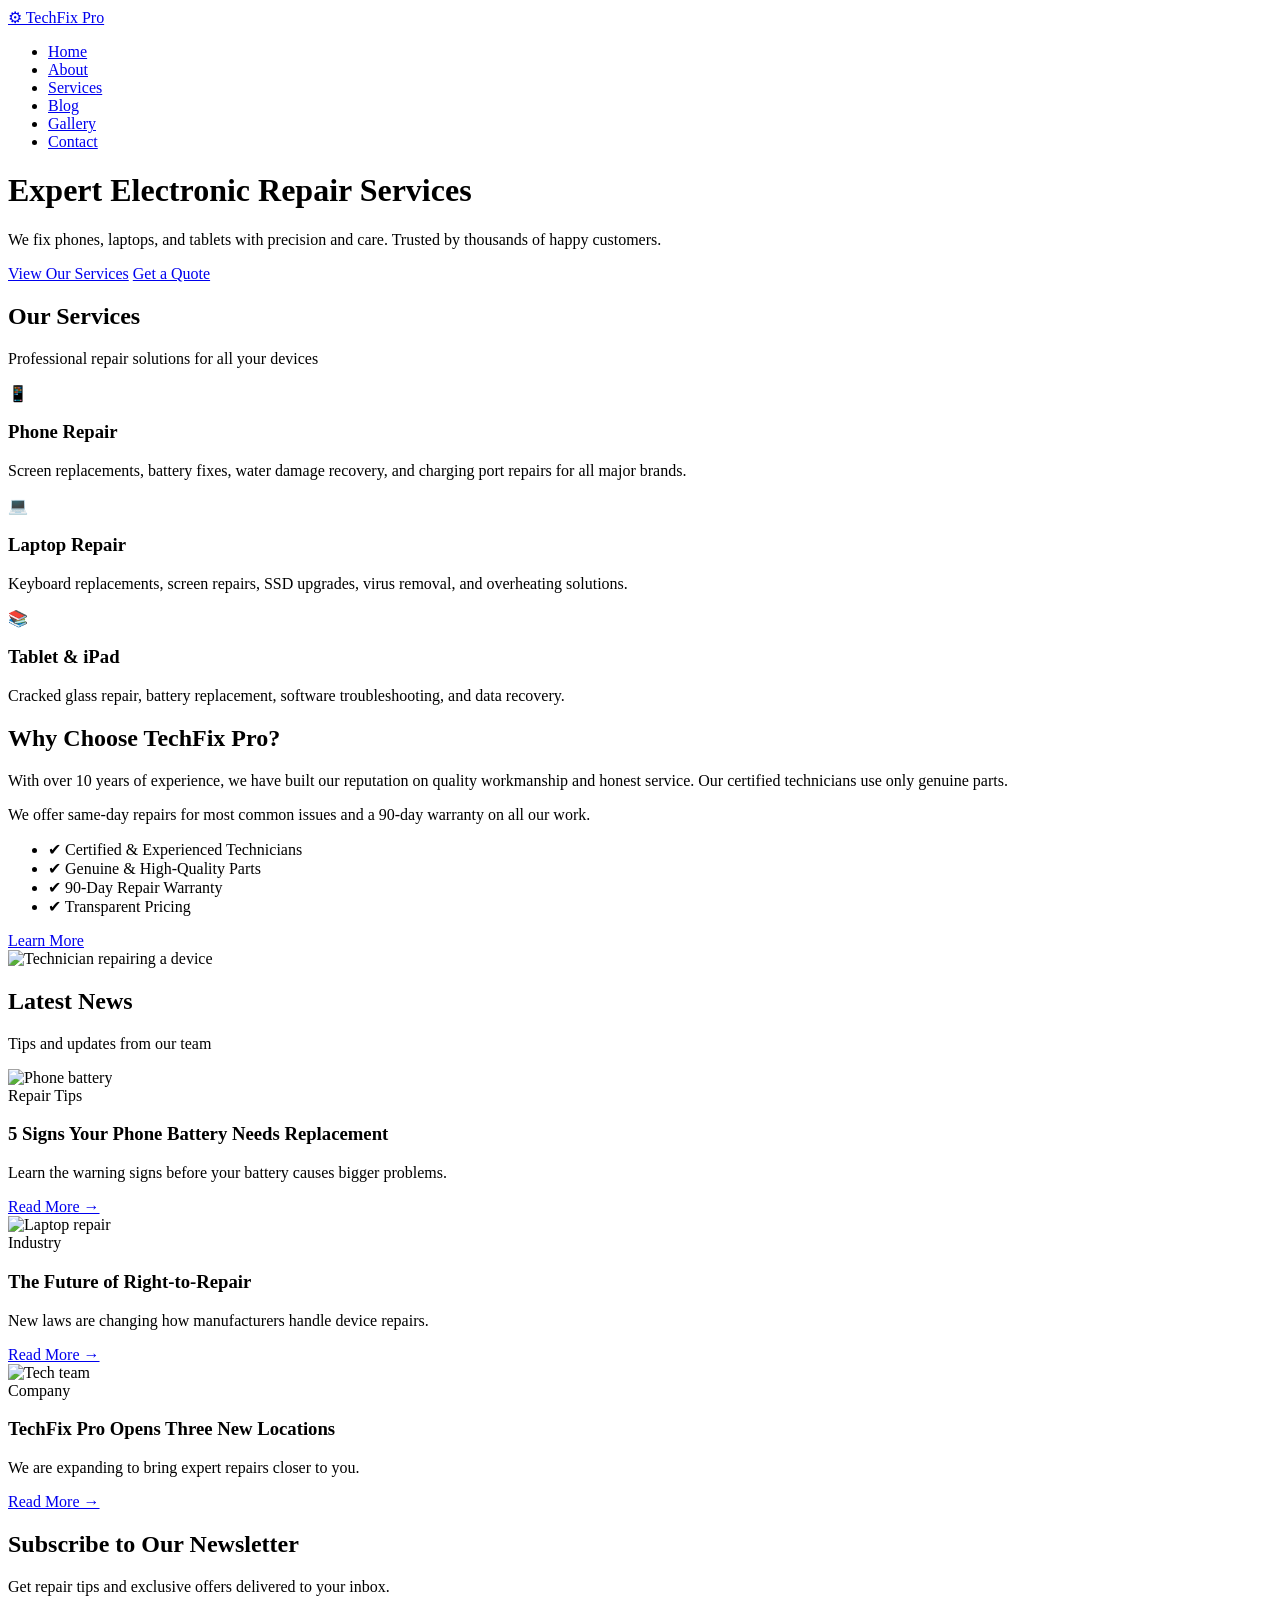
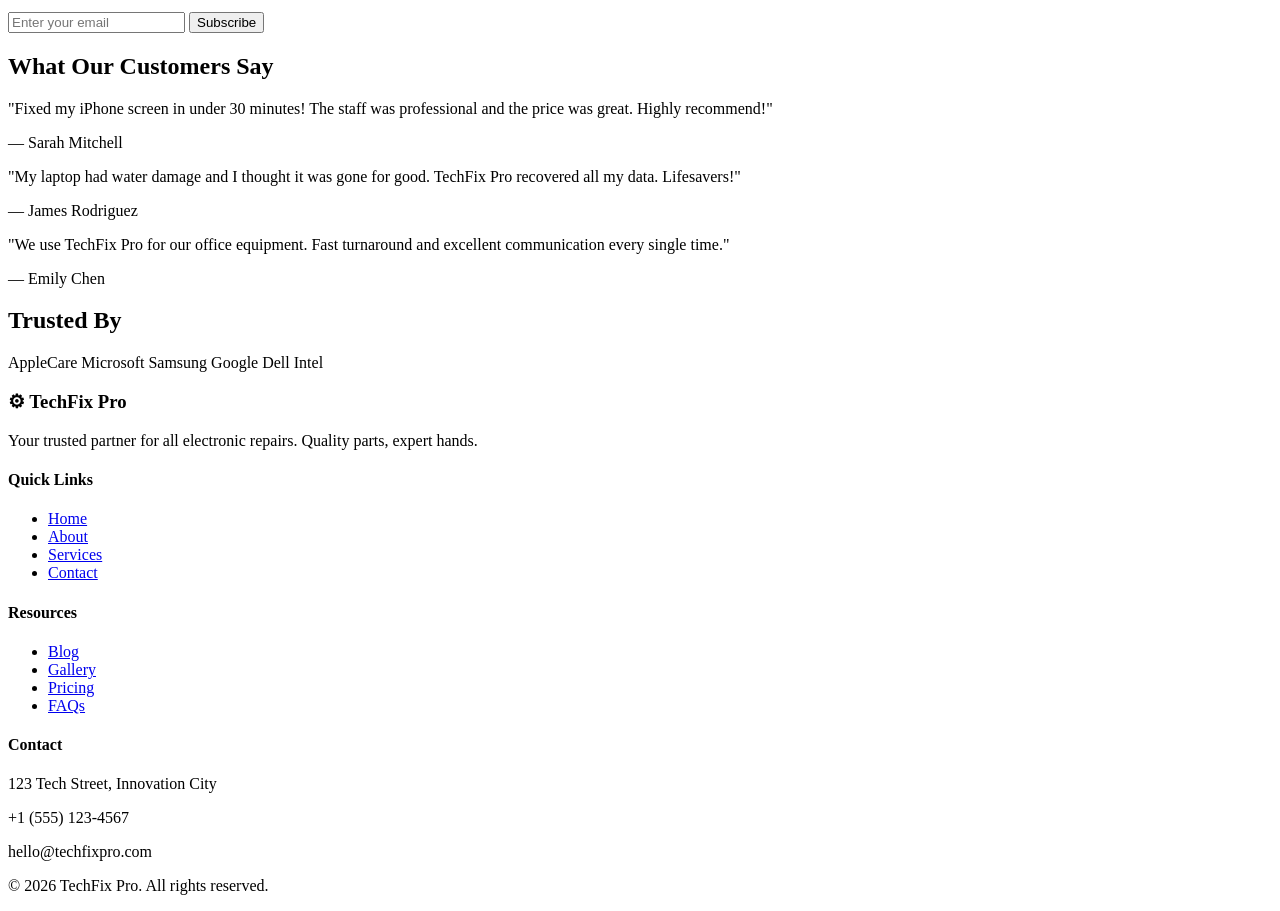
==== index.html @ 24f6418c "Fix case sensitivity in index.html links" ====
<!DOCTYPE html>
<html lang="en">
<head>
    <meta charset="UTF-8">
    <meta name="viewport" content="width=device-width, initial-scale=1.0">
    <title>TechFix Pro - Electronic Repair Shop</title>
    <link rel="stylesheet" href="style.css">
</head>
<body>

    <!-- Navigation -->
    <nav class="navbar">
        <div class="container nav-container">
            <a href="index.html" class="logo">&#9881; TechFix Pro</a>
            <ul class="nav-links">
                <li><a href="index.html">Home</a></li>
                <li><a href="About.Html">About</a></li>
                <li><a href="Services.Html">Services</a></li>
                <li><a href="Blog.Html">Blog</a></li>
                <li><a href="Gallery.Html">Gallery</a></li>
                <li><a href="CONTACT.HTMLS">Contact</a></li>
            </ul>
        </div>
    </nav>

    <!-- Hero Section -->
    <header class="hero">
        <div class="container">
            <h1>Expert Electronic Repair Services</h1>
            <p>We fix phones, laptops, and tablets with precision and care. Trusted by thousands of happy customers.</p>
            <a href="Services.Html" class="btn">View Our Services</a>
            <a href="CONTACT.HTML" class="btn btn-outline">Get a Quote</a>
        </div>
    </header>

    <!-- Services Section -->
    <section class="section services">
        <div class="container">
            <h2 class="section-title">Our Services</h2>
            <p class="section-subtitle">Professional repair solutions for all your devices</p>

            <div class="card-grid three-col">
                <div class="card">
                    <div class="card-icon">&#128241;</div>
                    <h3>Phone Repair</h3>
                    <p>Screen replacements, battery fixes, water damage recovery, and charging port repairs for all major brands.</p>
                </div>
                <div class="card">
                    <div class="card-icon">&#128187;</div>
                    <h3>Laptop Repair</h3>
                    <p>Keyboard replacements, screen repairs, SSD upgrades, virus removal, and overheating solutions.</p>
                </div>
                <div class="card">
                    <div class="card-icon">&#128218;</div>
                    <h3>Tablet & iPad</h3>
                    <p>Cracked glass repair, battery replacement, software troubleshooting, and data recovery.</p>
                </div>
            </div>
        </div>
    </section>

    <!-- About Section -->
    <section class="section about-section">
        <div class="container">
            <div class="two-col">
                <div class="about-text">
                    <h2>Why Choose TechFix Pro?</h2>
                    <p>With over 10 years of experience, we have built our reputation on quality workmanship and honest service. Our certified technicians use only genuine parts.</p>
                    <p>We offer same-day repairs for most common issues and a 90-day warranty on all our work.</p>
                    <ul class="feature-list">
                        <li>&#10004; Certified & Experienced Technicians</li>
                        <li>&#10004; Genuine & High-Quality Parts</li>
                        <li>&#10004; 90-Day Repair Warranty</li>
                        <li>&#10004; Transparent Pricing</li>
                    </ul>
                    <a href="About.Html" class="btn">Learn More</a>
                </div>
                <div class="about-image">
                    <img src="c:\Users\solomonfare\Desktop\my work\a1 (13).jpg" alt="Technician repairing a device">
                </div>
            </div>
        </div>
    </section>

    <!-- Latest News -->
    <section class="section">
        <div class="container">
            <h2 class="section-title">Latest News</h2>
            <p class="section-subtitle">Tips and updates from our team</p>

            <div class="card-grid three-col">
                <article class="card news-card">
                    <img src="c:\Users\solomonfare\Desktop\my work\a1 (11).jpg" alt="Phone battery">
                    <div class="card-body">
                        <span class="tag">Repair Tips</span>
                        <h3>5 Signs Your Phone Battery Needs Replacement</h3>
                        <p>Learn the warning signs before your battery causes bigger problems.</p>
                        <a href="Blog.Html">Read More &rarr;</a>
                    </div>
                </article>
                <article class="card news-card">
                    <img src="c:\Users\solomonfare\Desktop\my work\a1 (2).jpg" alt="Laptop repair">
                    <div class="card-body">
                        <span class="tag">Industry</span>
                        <h3>The Future of Right-to-Repair</h3>
                        <p>New laws are changing how manufacturers handle device repairs.</p>
                        <a href="blog.html">Read More &rarr;</a>
                    </div>
                </article>
                <article class="card news-card">
                    <img src="c:\Users\solomonfare\Desktop\my work\a1 (12).jpg" alt="Tech team">
                    <div class="card-body">
                        <span class="tag">Company</span>
                        <h3>TechFix Pro Opens Three New Locations</h3>
                        <p>We are expanding to bring expert repairs closer to you.</p>
                        <a href="blog.html">Read More &rarr;</a>
                    </div>
                </article>
            </div>
        </div>
    </section>

    <!-- Newsletter -->
    <section class="newsletter">
        <div class="container">
            <h2>Subscribe to Our Newsletter</h2>
            <p>Get repair tips and exclusive offers delivered to your inbox.</p>
            <form action="#" method="post">
                <input type="email" placeholder="Enter your email" required>
                <button type="submit" class="btn">Subscribe</button>
            </form>
        </div>
    </section>

    <!-- Testimonials -->
    <section class="section testimonials">
        <div class="container">
            <h2 class="section-title">What Our Customers Say</h2>

            <div class="card-grid three-col">
                <div class="card testimonial-card">
                    <p class="quote">"Fixed my iPhone screen in under 30 minutes! The staff was professional and the price was great. Highly recommend!"</p>
                    <p class="author">&mdash; Sarah Mitchell</p>
                </div>
                <div class="card testimonial-card">
                    <p class="quote">"My laptop had water damage and I thought it was gone for good. TechFix Pro recovered all my data. Lifesavers!"</p>
                    <p class="author">&mdash; James Rodriguez</p>
                </div>
                <div class="card testimonial-card">
                    <p class="quote">"We use TechFix Pro for our office equipment. Fast turnaround and excellent communication every single time."</p>
                    <p class="author">&mdash; Emily Chen</p>
                </div>
            </div>
        </div>
    </section>

    <!-- Clients -->
    <section class="section clients">
        <div class="container">
            <h2 class="section-title">Trusted By</h2>
            <div class="client-logos">
                <span>AppleCare</span>
                <span>Microsoft</span>
                <span>Samsung</span>
                <span>Google</span>
                <span>Dell</span>
                <span>Intel</span>
            </div>
        </div>
    </section>

    <!-- Footer -->
    <footer class="footer">
        <div class="container">
            <div class="footer-grid">
                <div class="footer-brand">
                    <h3>&#9881; TechFix Pro</h3>
                    <p>Your trusted partner for all electronic repairs. Quality parts, expert hands.</p>
                </div>
                <div class="footer-links">
                    <h4>Quick Links</h4>
                    <ul>
                       <li><a href="index.html">Home</a></li>
                        <li><a href="About.Html">About</a></li>
                        <li><a href="Services.Html">Services</a></li>
                        <li><a href="CONTACT.HTML">Contact</a></li>
                    </ul>
                </div>
                <div class="footer-links">
                    <h4>Resources</h4>
                    <ul>
                        <li><a href="Blog.Html">Blog</a></li>
                        <li><a href="Gallery.Html">Gallery</a></li>
                        <li><a href="Services.Html">Pricing</a></li>
                        <li><a href="CONTACT.HTML">FAQs</a></li>
                    </ul>
                </div>
                <div class="footer-contact">
                    <h4>Contact</h4>
                    <p>123 Tech Street, Innovation City</p>
                    <p>+1 (555) 123-4567</p>
                    <p>hello@techfixpro.com</p>
                </div>
            </div>
            <div class="footer-bottom">
                <p>&copy; 2026 TechFix Pro. All rights reserved.</p>
            </div>
        </div>
    </footer>

</body>
</html>
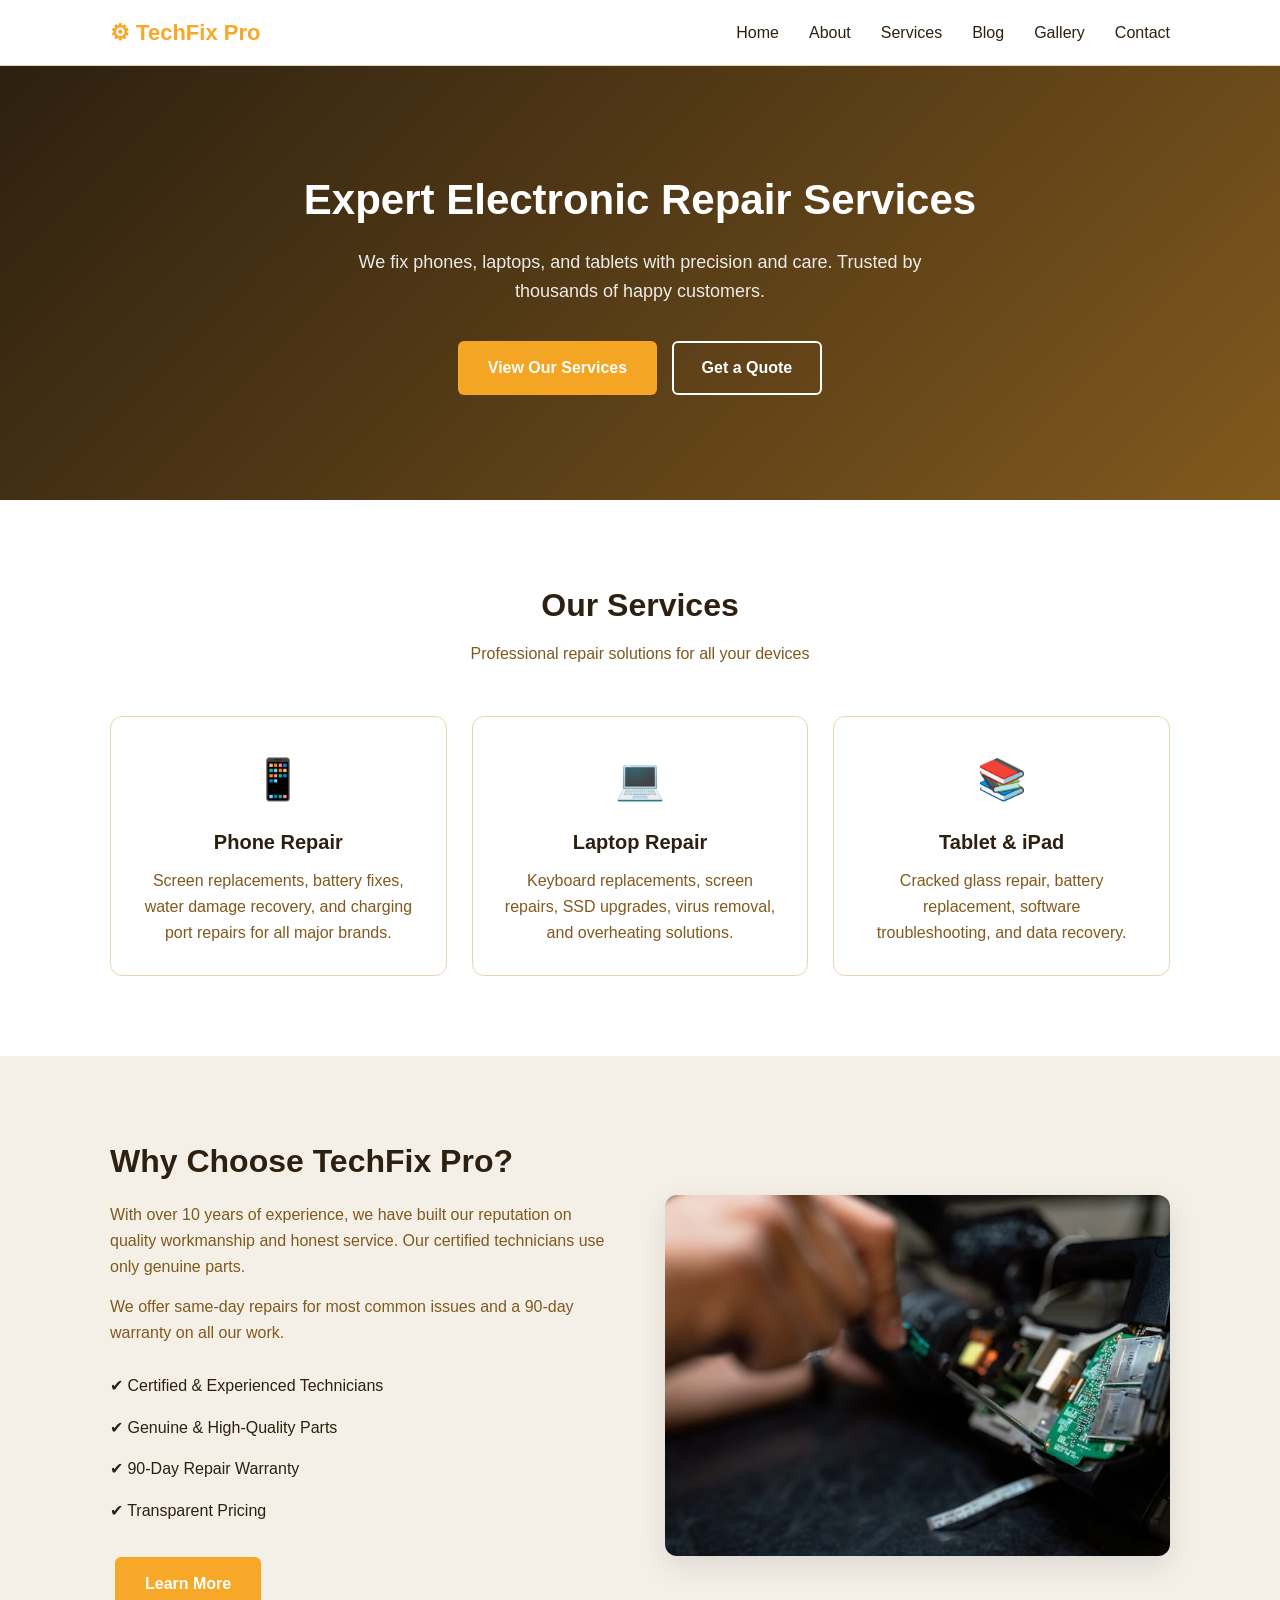
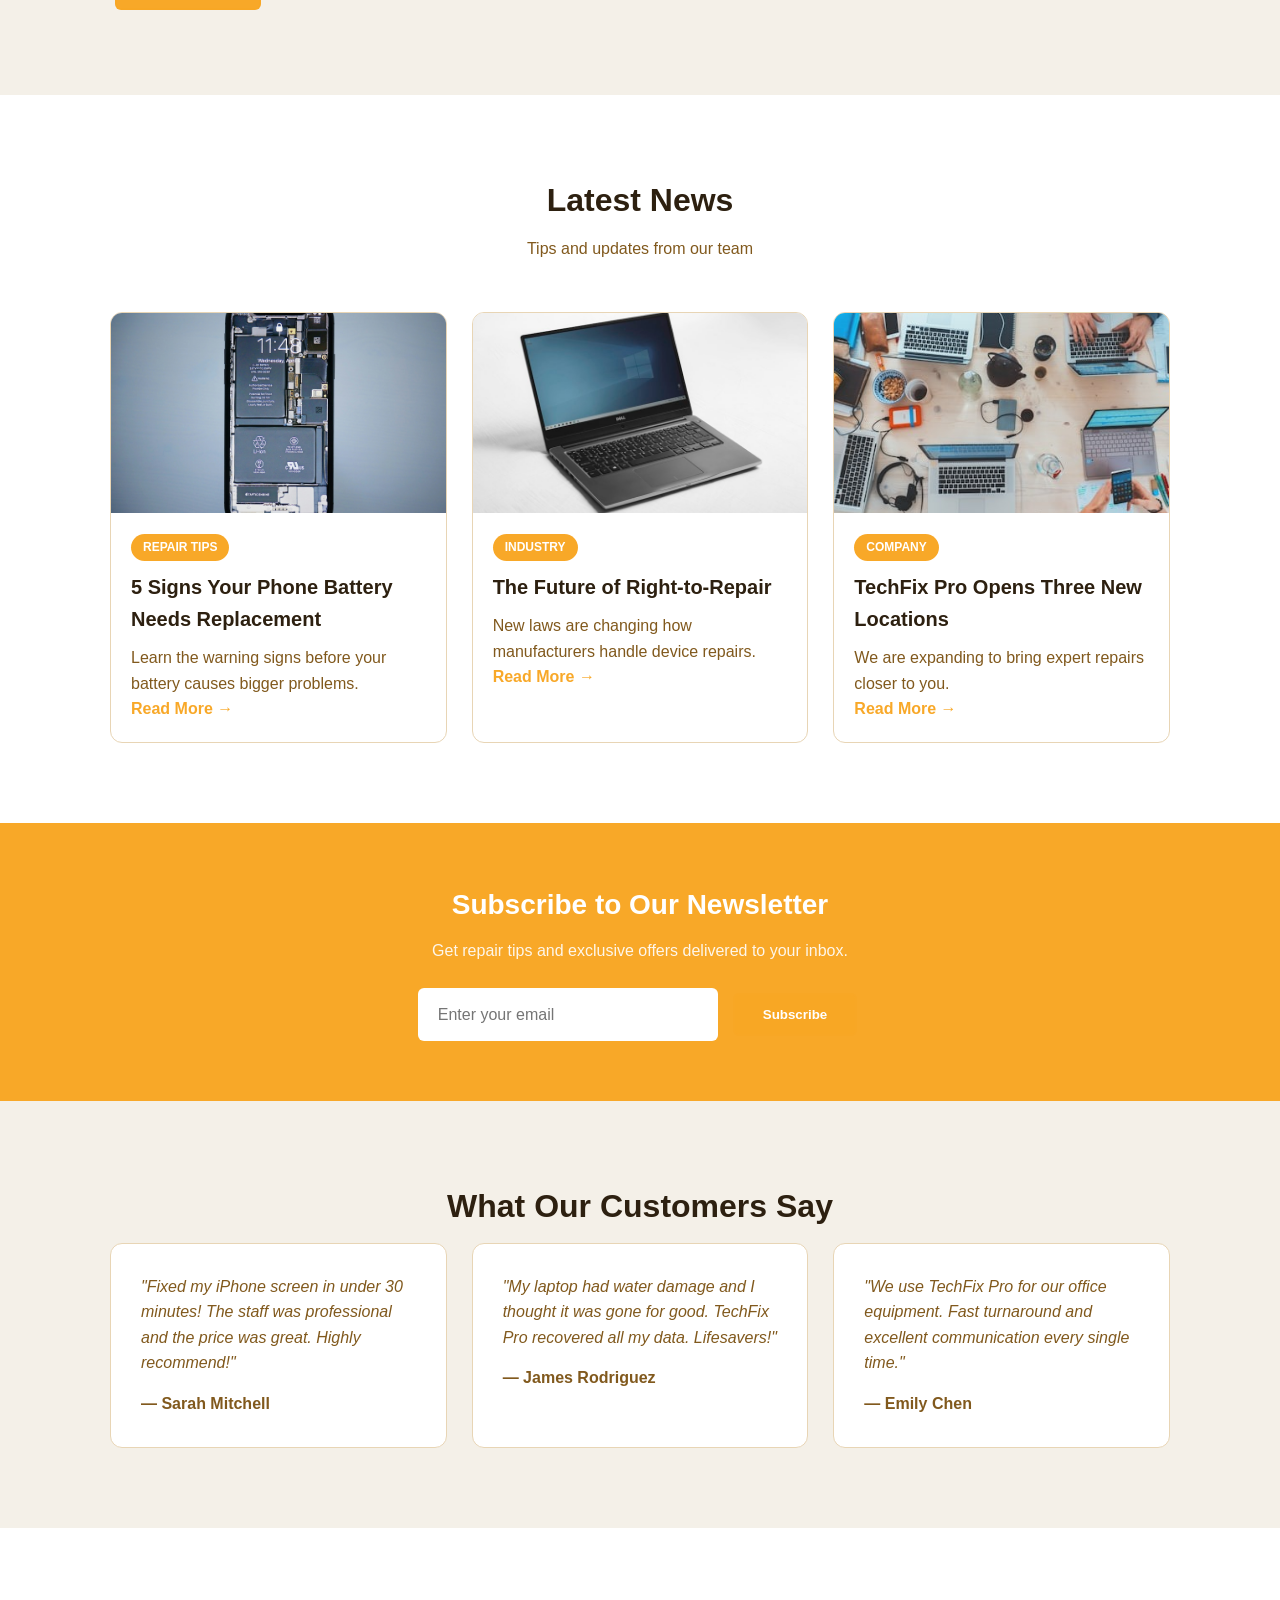
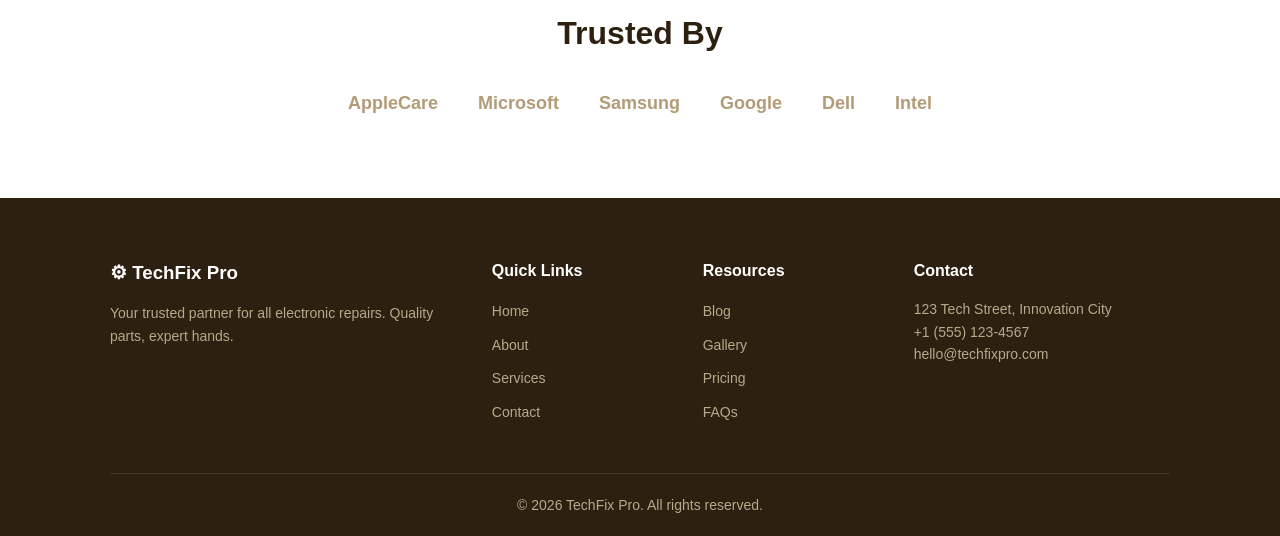
==== commit 03614a21: "Update index.html" ====
--- a/index.html
+++ b/index.html
@@ -15,11 +15,11 @@
             <a href="index.html" class="logo">&#9881; TechFix Pro</a>
             <ul class="nav-links">
                 <li><a href="index.html">Home</a></li>
-                <li><a href="About.Html">About</a></li>
-                <li><a href="Services.Html">Services</a></li>
-                <li><a href="Blog.Html">Blog</a></li>
-                <li><a href="Gallery.Html">Gallery</a></li>
-                <li><a href="CONTACT.HTMLS">Contact</a></li>
+                <li><a href="About.html">About</a></li>
+                <li><a href="Services.html">Services</a></li>
+                <li><a href="Blog.html">Blog</a></li>
+                <li><a href="Gallery.html">Gallery</a></li>
+                <li><a href="Contact.html">Contact</a></li>
             </ul>
         </div>
     </nav>
@@ -30,7 +30,7 @@
             <h1>Expert Electronic Repair Services</h1>
             <p>We fix phones, laptops, and tablets with precision and care. Trusted by thousands of happy customers.</p>
             <a href="Services.Html" class="btn">View Our Services</a>
-            <a href="CONTACT.HTML" class="btn btn-outline">Get a Quote</a>
+            <a href="Contact.html" class="btn btn-outline">Get a Quote</a>
         </div>
     </header>
 
@@ -77,7 +77,7 @@
                     <a href="About.Html" class="btn">Learn More</a>
                 </div>
                 <div class="about-image">
-                    <img src="c:\Users\solomonfare\Desktop\my work\a1 (13).jpg" alt="Technician repairing a device">
+                    <img src="a1 (13).jpg" alt="Technician repairing a device">
                 </div>
             </div>
         </div>
@@ -91,7 +91,7 @@
 
             <div class="card-grid three-col">
                 <article class="card news-card">
-                    <img src="c:\Users\solomonfare\Desktop\my work\a1 (11).jpg" alt="Phone battery">
+                    <img src="a1 (11).jpg" alt="Phone battery">
                     <div class="card-body">
                         <span class="tag">Repair Tips</span>
                         <h3>5 Signs Your Phone Battery Needs Replacement</h3>
@@ -100,21 +100,21 @@
                     </div>
                 </article>
                 <article class="card news-card">
-                    <img src="c:\Users\solomonfare\Desktop\my work\a1 (2).jpg" alt="Laptop repair">
+                    <img src="a1 (2).jpg" alt="Laptop repair">
                     <div class="card-body">
                         <span class="tag">Industry</span>
                         <h3>The Future of Right-to-Repair</h3>
                         <p>New laws are changing how manufacturers handle device repairs.</p>
-                        <a href="blog.html">Read More &rarr;</a>
+                        <a href="Blog.html">Read More &rarr;</a>
                     </div>
                 </article>
                 <article class="card news-card">
-                    <img src="c:\Users\solomonfare\Desktop\my work\a1 (12).jpg" alt="Tech team">
+                    <img src="a1 (12).jpg" alt="Tech team">
                     <div class="card-body">
                         <span class="tag">Company</span>
                         <h3>TechFix Pro Opens Three New Locations</h3>
                         <p>We are expanding to bring expert repairs closer to you.</p>
-                        <a href="blog.html">Read More &rarr;</a>
+                        <a href="Blog.html">Read More &rarr;</a>
                     </div>
                 </article>
             </div>
@@ -182,18 +182,18 @@
                     <h4>Quick Links</h4>
                     <ul>
                        <li><a href="index.html">Home</a></li>
-                        <li><a href="About.Html">About</a></li>
-                        <li><a href="Services.Html">Services</a></li>
-                        <li><a href="CONTACT.HTML">Contact</a></li>
+                        <li><a href="About.html">About</a></li>
+                        <li><a href="Services.html">Services</a></li>
+                        <li><a href="Contact.html">Contact</a></li>
                     </ul>
                 </div>
                 <div class="footer-links">
                     <h4>Resources</h4>
                     <ul>
-                        <li><a href="Blog.Html">Blog</a></li>
-                        <li><a href="Gallery.Html">Gallery</a></li>
-                        <li><a href="Services.Html">Pricing</a></li>
-                        <li><a href="CONTACT.HTML">FAQs</a></li>
+                        <li><a href="Blog.html">Blog</a></li>
+                        <li><a href="Gallery.html">Gallery</a></li>
+                        <li><a href="Services.html">Pricing</a></li>
+                        <li><a href="Contact.html">FAQs</a></li>
                     </ul>
                 </div>
                 <div class="footer-contact">
--- a/style.css
+++ b/style.css
@@ -0,0 +1,704 @@
+/* ---- CSS Variables ---- */
+:root {
+    --primary: #f8a725fb;
+    --primary-dark: hsl(36, 70%, 46%);
+    --dark: hsl(33, 48%, 12%);
+    --gray: hsl(36, 63%, 31%);
+    --light-gray: lch(94.97% 4.45 86.06);
+    --white: hwb(0 100% 0%);
+    --border: #e8d5b5;
+}
+ 
+/* ---- Reset & Base Styles ---- */
+* {
+    margin: 0;
+    padding: 0;
+    box-sizing: border-box;
+}
+
+body {
+    font-family: 'Segoe UI', Tahoma, Geneva, Verdana, sans-serif;
+    color: var(--dark);
+    line-height: 1.6;
+}
+
+img {
+    max-width: 100%;
+    display: block;
+}
+
+a {
+    text-decoration: none;
+    color: inherit;
+}
+
+/* ---- Container ---- */
+.container {
+    max-width: 1100px;
+    margin: 0 auto;
+    padding: 0 20px;
+}
+
+/* ---- Buttons ---- */
+.btn {
+    display: inline-block;
+    padding: 12px 28px;
+    background: var(--primary);
+    color: var(--white);
+    border-radius: 6px;
+    font-weight: 600;
+    border: 2px solid var(--primary);
+    margin: 5px;
+}
+
+.btn:hover {
+    background: var(--primary-dark);
+    border-color: var(--primary-dark);
+}
+
+.btn-outline {
+    background: transparent;
+    color: var(--white);
+    border: 2px solid var(--white);
+}
+
+.btn-outline:hover {
+    background: var(--white);
+    color: var(--dark);
+}
+
+/* ---- Navigation ---- */
+.navbar {
+    background: var(--white);
+    border-bottom: 1px solid var(--border);
+    padding: 15px 0;
+}
+
+.nav-container {
+    display: flex;
+    justify-content: space-between;
+    align-items: center;
+}
+
+.logo {
+    font-size: 22px;
+    font-weight: 800;
+    color: var(--primary);
+}
+
+.nav-links {
+    list-style: none;
+    display: flex;
+    gap: 30px;
+}
+
+.nav-links a {
+    color: var(--dark);
+    font-weight: 500;
+}
+
+.nav-links a:hover {
+    color: var(--primary);
+}
+
+/* ---- Hero Section ---- */
+.hero {
+    background: linear-gradient(135deg, var(--dark) 0%, var(--gray) 100%);
+    color: var(--white);
+    text-align: center;
+    padding: 100px 20px;
+}
+
+.hero h1 {
+    font-size: 42px;
+    margin-bottom: 15px;
+}
+
+.hero p {
+    font-size: 18px;
+    max-width: 600px;
+    margin: 0 auto 30px;
+    opacity: 0.9;
+}
+
+/* ---- Section Styles ---- */
+.section {
+    padding: 80px 0;
+}
+
+.section-title {
+    text-align: center;
+    font-size: 32px;
+    margin-bottom: 10px;
+}
+
+.section-subtitle {
+    text-align: center;
+    color: var(--gray);
+    margin-bottom: 50px;
+}
+
+/* ---- Card Grid ---- */
+.card-grid {
+    display: grid;
+    gap: 25px;
+}
+
+.three-col {
+    grid-template-columns: repeat(3, 1fr);
+}
+
+.two-col {
+    grid-template-columns: repeat(2, 1fr);
+}
+
+/* ---- Cards ---- */
+.card {
+    background: var(--white);
+    border: 1px solid var(--border);
+    border-radius: 12px;
+    padding: 30px;
+    text-align: center;
+}
+
+.card:hover {
+    box-shadow: 0 5px 20px rgba(45, 32, 16, 0.1);
+}
+
+.card-icon {
+    font-size: 40px;
+    margin-bottom: 15px;
+}
+
+.card h3 {
+    font-size: 20px;
+    margin-bottom: 10px;
+}
+
+.card p {
+    color: var(--gray);
+}
+
+/* ---- News Cards ---- */
+.news-card {
+    padding: 0;
+    overflow: hidden;
+    text-align: left;
+}
+
+.news-card img {
+    width: 100%;
+    height: 200px;
+    object-fit: cover;
+}
+
+.card-body {
+    padding: 20px;
+}
+
+.tag {
+    display: inline-block;
+    background: var(--primary);
+    color: var(--white);
+    padding: 4px 12px;
+    border-radius: 20px;
+    font-size: 12px;
+    font-weight: 600;
+    text-transform: uppercase;
+}
+
+.card-body h3 {
+    margin: 10px 0;
+}
+
+.card-body a {
+    color: var(--primary);
+    font-weight: 600;
+}
+
+/* ---- About Section ---- */
+.about-section {
+    background: var(--light-gray);
+}
+
+.two-col {
+    display: grid;
+    grid-template-columns: 1fr 1fr;
+    gap: 50px;
+    align-items: center;
+}
+
+.about-text h2 {
+    font-size: 32px;
+    margin-bottom: 15px;
+}
+
+.about-text p {
+    color: var(--gray);
+    margin-bottom: 15px;
+}
+
+.feature-list {
+    list-style: none;
+    margin: 20px 0;
+}
+
+.feature-list li {
+    padding: 8px 0;
+    color: var(--dark);
+}
+
+.about-image img {
+    border-radius: 12px;
+    box-shadow: 0 10px 30px rgba(0,0,0,0.1);
+}
+
+/* ---- Newsletter ---- */
+.newsletter {
+    background: var(--primary);
+    color: var(--white);
+    text-align: center;
+    padding: 60px 20px;
+}
+
+.newsletter h2 {
+    font-size: 28px;
+    margin-bottom: 10px;
+}
+
+.newsletter p {
+    margin-bottom: 25px;
+    opacity: 0.9;
+}
+
+.newsletter form {
+    display: flex;
+    justify-content: center;
+    gap: 10px;
+    flex-wrap: wrap;
+}
+
+.newsletter input {
+    padding: 12px 20px;
+    border: none;
+    border-radius: 6px;
+    width: 300px;
+    font-size: 16px;
+}
+
+/* ---- Testimonials ---- */
+.testimonials {
+    background: var(--light-gray);
+}
+
+.testimonial-card {
+    text-align: left;
+}
+
+.quote {
+    font-style: italic;
+    color: var(--dark);
+    margin-bottom: 15px;
+}
+
+.author {
+    font-weight: 700;
+    color: var(--primary-dark);
+}
+
+/* ---- Clients ---- */
+.clients {
+    text-align: center;
+}
+
+.client-logos {
+    display: flex;
+    justify-content: center;
+    gap: 40px;
+    flex-wrap: wrap;
+    margin-top: 30px;
+}
+
+.client-logos span {
+    font-size: 18px;
+    font-weight: 700;
+    color: var(--gray);
+    opacity: 0.6;
+}
+
+/* ---- Footer ---- */
+.footer {
+    background: var(--dark);
+    color: var(--white);
+    padding: 60px 0 20px;
+}
+
+.footer-grid {
+    display: grid;
+    grid-template-columns: 2fr 1fr 1fr 1.5fr;
+    gap: 40px;
+    margin-bottom: 40px;
+}
+
+.footer h3, .footer h4 {
+    margin-bottom: 15px;
+}
+
+.footer p {
+    color: #b8a88a;
+    font-size: 14px;
+}
+
+.footer-links ul {
+    list-style: none;
+}
+
+.footer-links li {
+    margin-bottom: 8px;
+}
+
+.footer-links a {
+    color: #b8a88a;
+    font-size: 14px;
+}
+
+.footer-links a:hover {
+    color: var(--primary);
+}
+
+.footer-bottom {
+    border-top: 1px solid rgba(255,255,255,0.1);
+    padding-top: 20px;
+    text-align: center;
+}
+
+/* ---- Page Header (for inner pages) ---- */
+.page-header {
+    background: var(--dark);
+    color: var(--white);
+    text-align: center;
+    padding: 100px 20px 60px;
+}
+
+.page-header h1 {
+    font-size: 36px;
+    margin-bottom: 10px;
+}
+
+.page-header p {
+    color: #b8a88a;
+}
+
+/* ---- Services Page ---- */
+.service-detail {
+    padding: 60px 0;
+}
+
+.service-detail:nth-child(even) {
+    background: var(--light-gray);
+}
+
+.service-detail h2 {
+    font-size: 26px;
+    margin-bottom: 15px;
+}
+
+.service-detail p {
+    color: var(--gray);
+    margin-bottom: 15px;
+}
+
+.detail-list {
+    list-style: none;
+    margin: 15px 0 25px;
+}
+
+.detail-list li {
+    padding: 6px 0;
+    color: var(--dark);
+}
+
+.detail-list li::before {
+    content: "¹4  ";
+    color: var(--primary);
+}
+
+.price-tag {
+    display: inline-block;
+    background: var(--primary);
+    color: var(--white);
+    padding: 6px 16px;
+    border-radius: 20px;
+    font-weight: 700;
+    font-size: 14px;
+    margin-bottom: 15px;
+}
+
+/* ---- Pricing Cards ---- */
+.pricing-grid {
+    display: grid;
+    grid-template-columns: repeat(3, 1fr);
+    gap: 25px;
+    margin-top: 40px;
+}
+
+.pricing-card {
+    background: var(--white);
+    border: 2px solid var(--border);
+    border-radius: 12px;
+    padding: 35px 25px;
+    text-align: center;
+}
+
+.pricing-card.featured {
+    border-color: var(--primary);
+    position: relative;
+}
+
+.featured-badge {
+    position: absolute;
+    top: -12px;
+    left: 50%;
+    transform: translateX(-50%);
+    background: var(--primary);
+    color: var(--white);
+    padding: 5px 15px;
+    border-radius: 20px;
+    font-size: 12px;
+    font-weight: 700;
+}
+
+.pricing-card .price {
+    font-size: 36px;
+    font-weight: 800;
+    color: var(--primary);
+}
+
+.pricing-card .price span {
+    font-size: 16px;
+    color: var(--gray);
+    font-weight: 400;
+}
+
+.pricing-features {
+    list-style: none;
+    text-align: left;
+    margin: 20px 0;
+}
+
+.pricing-features li {
+    padding: 10px 0;
+    border-bottom: 1px solid var(--border);
+    font-size: 14px;
+}
+
+/* ---- Blog Page ---- */
+.blog-grid {
+    display: grid;
+    grid-template-columns: 2fr 1fr;
+    gap: 40px;
+}
+
+.blog-posts {
+    display: grid;
+    gap: 30px;
+}
+
+.blog-post {
+    display: grid;
+    grid-template-columns: 1fr 2fr;
+    gap: 20px;
+    background: var(--white);
+    border: 1px solid var(--border);
+    border-radius: 12px;
+    overflow: hidden;
+}
+
+.blog-post img {
+    width: 100%;
+    height: 100%;
+    object-fit: cover;
+}
+
+.blog-post-content {
+    padding: 20px;
+}
+
+.sidebar {
+    background: var(--white);
+    border: 1px solid var(--border);
+    border-radius: 12px;
+    padding: 25px;
+    height: fit-content;
+}
+
+.sidebar h3 {
+    margin-bottom: 15px;
+    padding-bottom: 10px;
+    border-bottom: 2px solid var(--light-gray);
+}
+
+.sidebar ul {
+    list-style: none;
+}
+
+.sidebar li {
+    padding: 8px 0;
+    border-bottom: 1px solid var(--light-gray);
+}
+
+.sidebar a {
+    color: var(--gray);
+    font-size: 14px;
+}
+
+.sidebar a:hover {
+    color: var(--primary);
+}
+
+/* ---- Gallery Page ---- */
+.gallery-grid {
+    display: grid;
+    grid-template-columns: repeat(3, 1fr);
+    gap: 15px;
+}
+
+.gallery-item {
+    border-radius: 10px;
+    overflow: hidden;
+}
+
+.gallery-item img {
+    width: 100%;
+    height: 220px;
+    object-fit: cover;
+}
+
+.gallery-item.wide {
+    grid-column: span 2;
+}
+
+/* ---- Contact Page ---- */
+.contact-grid {
+    display: grid;
+    grid-template-columns: 1fr 1.3fr;
+    gap: 40px;
+}
+
+.contact-info-box {
+    background: var(--white);
+    border: 1px solid var(--border);
+    border-radius: 12px;
+    padding: 25px;
+    margin-bottom: 20px;
+}
+
+.contact-info-box h3 {
+    margin-bottom: 10px;
+    color: var(--primary);
+}
+
+.contact-form {
+    background: var(--white);
+    border: 1px solid var(--border);
+    border-radius: 12px;
+    padding: 35px;
+}
+
+.form-group {
+    margin-bottom: 20px;
+}
+
+.form-group label {
+    display: block;
+    margin-bottom: 6px;
+    font-weight: 600;
+    font-size: 14px;
+}
+
+.form-group input,
+.form-group textarea,
+.form-group select {
+    width: 100%;
+    padding: 12px;
+    border: 1px solid var(--border);
+    border-radius: 6px;
+    font-size: 15px;
+    font-family: inherit;
+}
+
+.form-group textarea {
+    min-height: 120px;
+    resize: vertical;
+}
+
+.form-row {
+    display: grid;
+    grid-template-columns: 1fr 1fr;
+    gap: 15px;
+}
+
+/* ---- FAQ ---- */
+.faq-item {
+    background: var(--light-gray);
+    border-radius: 10px;
+    margin-bottom: 15px;
+    padding: 20px;
+}
+
+.faq-item h3 {
+    font-size: 16px;
+    margin-bottom: 10px;
+    color: var(--dark);
+}
+
+.faq-item p {
+    color: var(--gray);
+    font-size: 14px;
+}
+
+/* ============================================
+   Responsive Design (Mobile)
+   ============================================ */
+
+@media (max-width: 768px) {
+    .nav-links {
+        display: none;
+    }
+
+    .hero h1 {
+        font-size: 28px;
+    }
+
+    .three-col,
+    .two-col,
+    .pricing-grid,
+    .gallery-grid,
+    .blog-grid,
+    .contact-grid,
+    .footer-grid {
+        grid-template-columns: 1fr;
+    }
+
+    .blog-post {
+        grid-template-columns: 1fr;
+    }
+
+    .newsletter form {
+        flex-direction: column;
+        align-items: center;
+    }
+
+    .newsletter input {
+        width: 100%;
+        max-width: 300px;
+    }
+
+    .client-logos {
+        gap: 20px;
+    }
+
+    .form-row {
+        grid-template-columns: 1fr;
+    }
+}
